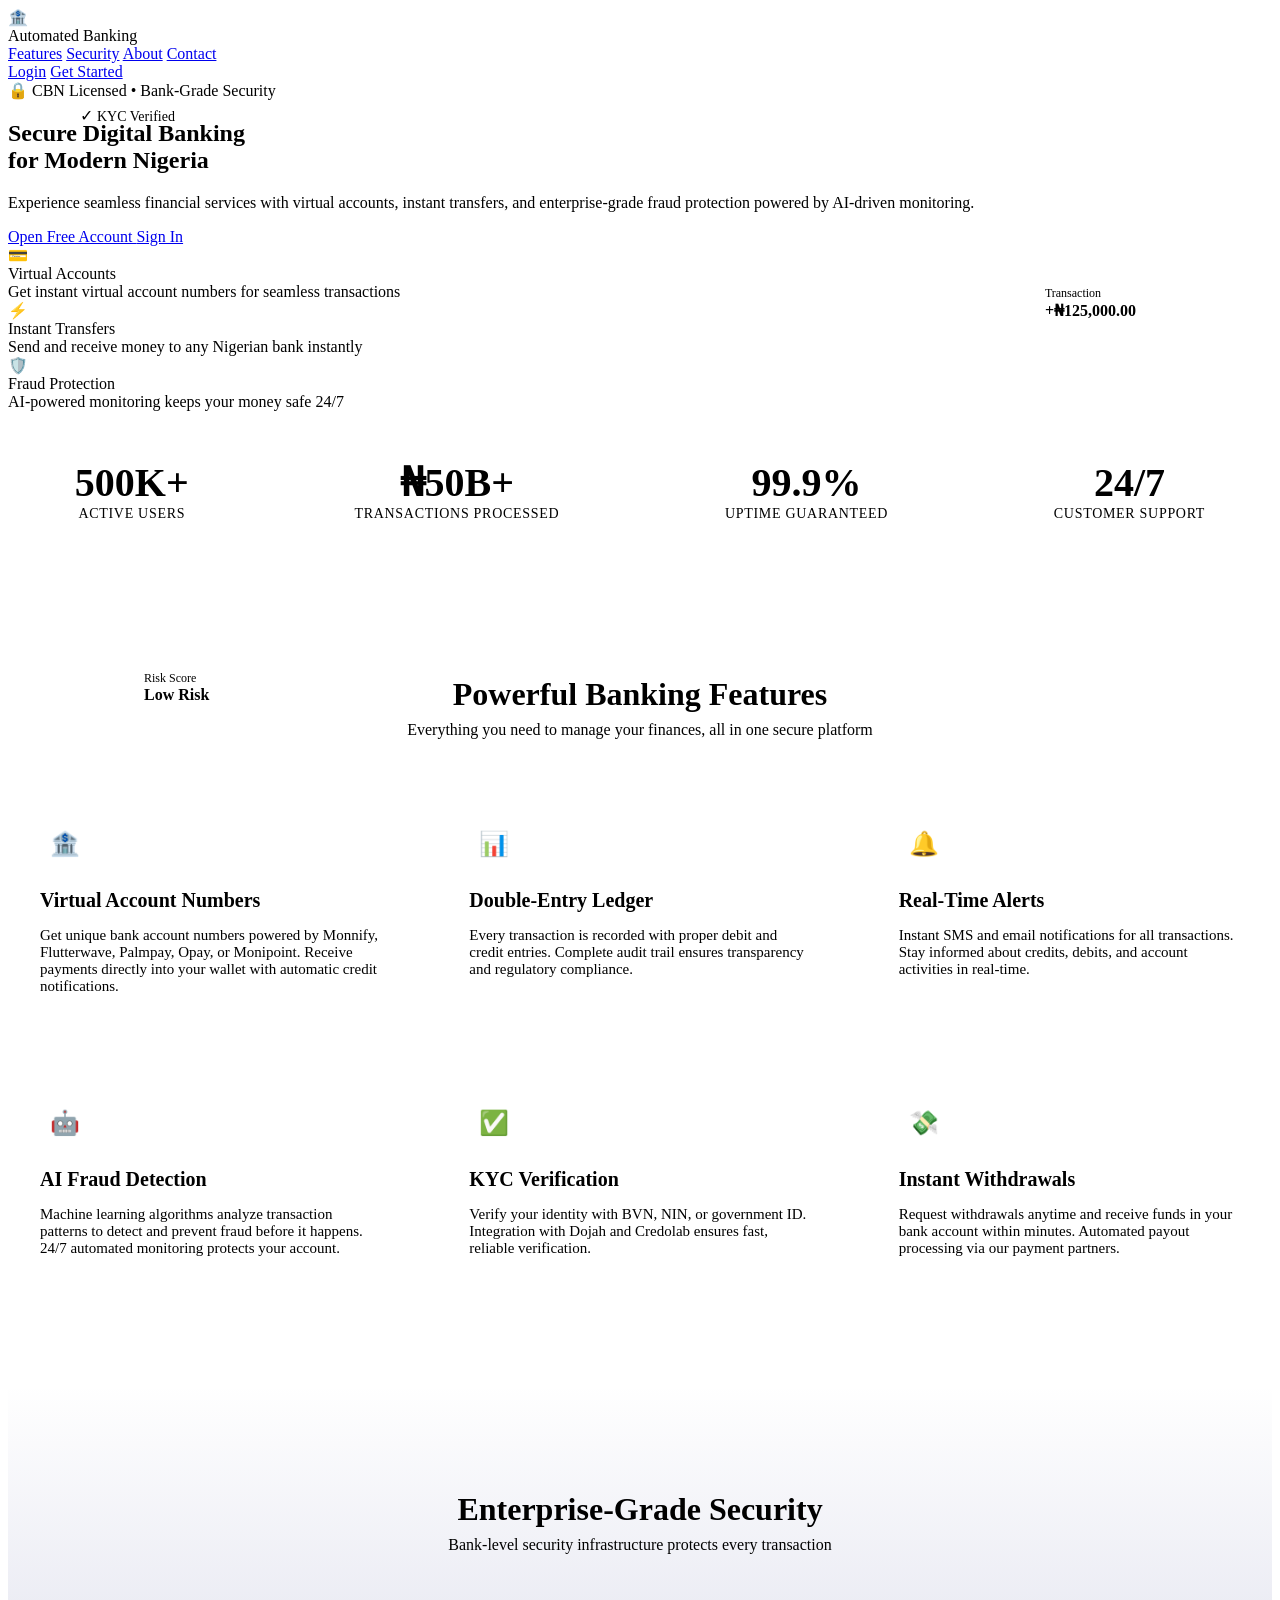
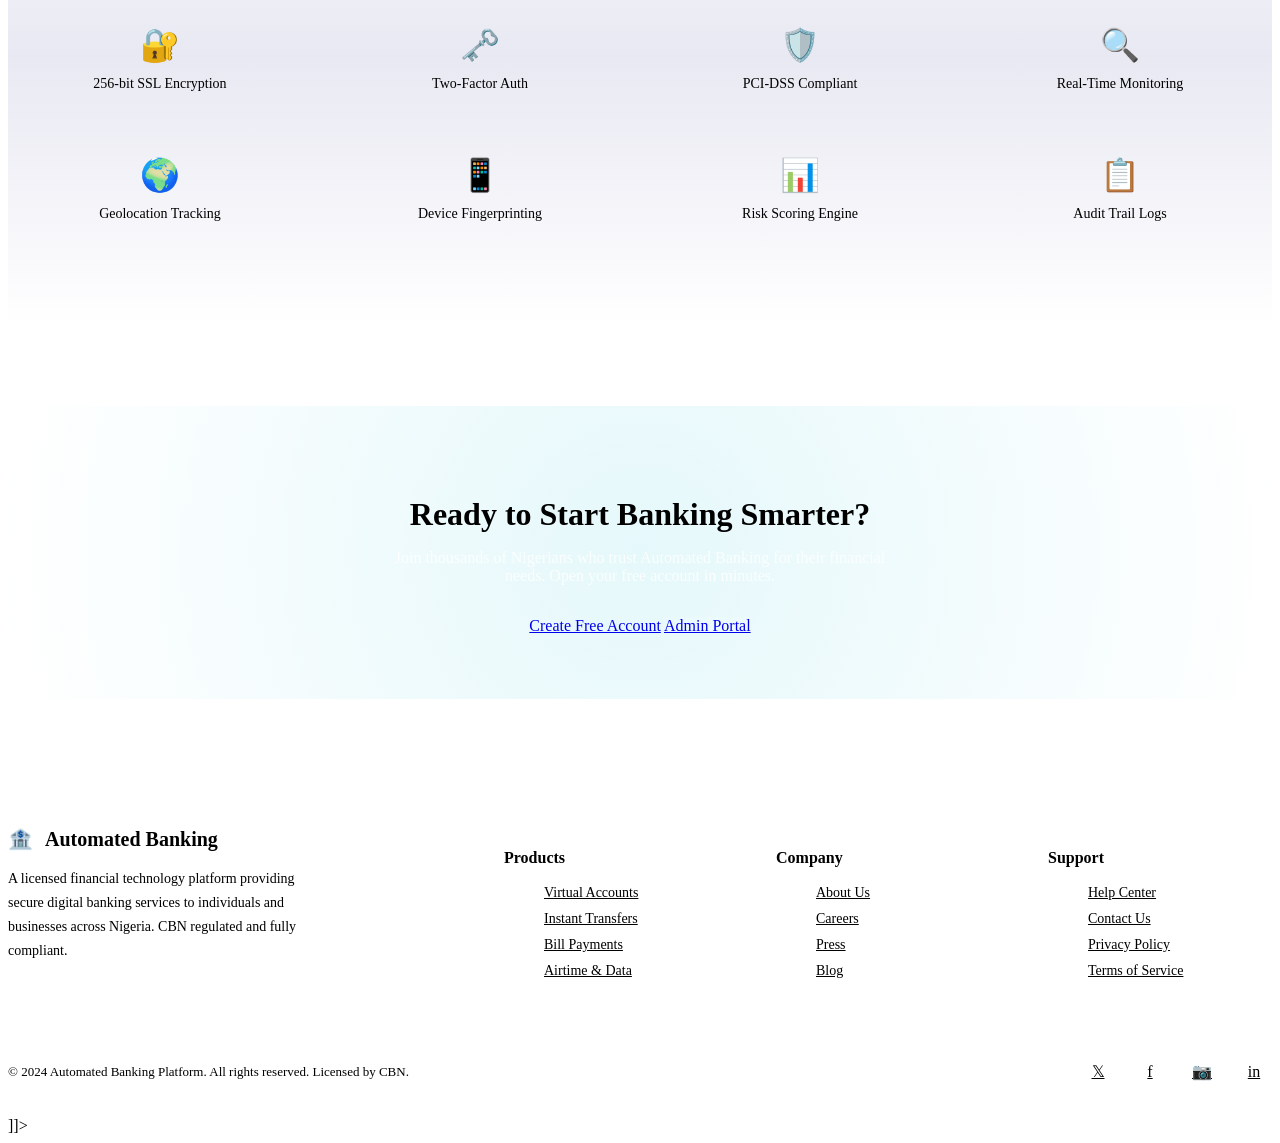
==== index.html @ 47c0fe93 "Add files via upload" ====
<![CDATA[<!DOCTYPE html>
<html lang="en">
<head>
  <meta charset="UTF-8">
  <meta name="viewport" content="width=device-width, initial-scale=1.0">
  <title>Automated Banking Platform - Secure Digital Banking</title>
  <link rel="stylesheet" href="css/styles.css">
  <link href="https://fonts.googleapis.com/css2?family=Inter:wght@400;500;600;700;800&family=Fira+Code:wght@400;500&display=swap" rel="stylesheet">
  <style>
    .hero-visual {
      position: absolute;
      top: 50%;
      right: 5%;
      transform: translateY(-50%);
      width: 400px;
      height: 400px;
      opacity: 0.3;
      pointer-events: none;
    }
    
    .floating-card {
      position: absolute;
      background: var(--bg-card);
      border: 1px solid var(--border-color);
      border-radius: var(--border-radius);
      padding: 1rem;
      animation: float 6s ease-in-out infinite;
    }
    
    .floating-card:nth-child(1) {
      top: 10%;
      left: 5%;
      animation-delay: 0s;
    }
    
    .floating-card:nth-child(2) {
      top: 30%;
      right: 10%;
      animation-delay: 1s;
    }
    
    .floating-card:nth-child(3) {
      bottom: 20%;
      left: 10%;
      animation-delay: 2s;
    }
    
    @keyframes float {
      0%, 100% { transform: translateY(0) rotate(0deg); }
      50% { transform: translateY(-20px) rotate(2deg); }
    }
    
    .stats-banner {
      background: var(--bg-card);
      border-top: 1px solid var(--border-color);
      border-bottom: 1px solid var(--border-color);
      padding: 3rem 0;
    }
    
    .stats-banner .container {
      display: flex;
      justify-content: space-around;
      flex-wrap: wrap;
      gap: 2rem;
    }
    
    .stat-item {
      text-align: center;
    }
    
    .stat-number {
      font-size: 2.5rem;
      font-weight: 800;
      color: var(--accent-color);
      display: block;
    }
    
    .stat-label {
      font-size: 0.875rem;
      color: var(--text-secondary);
      text-transform: uppercase;
      letter-spacing: 0.05em;
    }
    
    .features-section {
      padding: 5rem 0;
    }
    
    .section-header {
      text-align: center;
      margin-bottom: 3rem;
    }
    
    .section-title {
      font-size: 2rem;
      margin-bottom: 0.5rem;
    }
    
    .section-subtitle {
      color: var(--text-secondary);
      max-width: 600px;
      margin: 0 auto;
    }
    
    .feature-grid {
      display: grid;
      grid-template-columns: repeat(auto-fit, minmax(300px, 1fr));
      gap: 1.5rem;
    }
    
    .feature-card {
      background: var(--bg-card);
      border: 1px solid var(--border-color);
      border-radius: var(--border-radius);
      padding: 2rem;
      transition: all var(--transition-normal);
    }
    
    .feature-card:hover {
      transform: translateY(-5px);
      border-color: var(--accent-color);
      box-shadow: var(--shadow-glow);
    }
    
    .feature-icon {
      width: 50px;
      height: 50px;
      background: linear-gradient(135deg, var(--primary-color), var(--accent-color));
      border-radius: 12px;
      display: flex;
      align-items: center;
      justify-content: center;
      font-size: 1.5rem;
      margin-bottom: 1rem;
    }
    
    .feature-title {
      font-size: 1.25rem;
      font-weight: 600;
      margin-bottom: 0.5rem;
    }
    
    .feature-text {
      color: var(--text-secondary);
      font-size: 0.9375rem;
    }
    
    .security-section {
      padding: 5rem 0;
      background: linear-gradient(180deg, transparent, rgba(26, 35, 126, 0.1), transparent);
    }
    
    .security-grid {
      display: grid;
      grid-template-columns: repeat(4, 1fr);
      gap: 1rem;
    }
    
    .security-item {
      text-align: center;
      padding: 1.5rem;
      background: var(--bg-card);
      border: 1px solid var(--border-color);
      border-radius: var(--border-radius);
    }
    
    .security-icon {
      font-size: 2rem;
      margin-bottom: 0.75rem;
    }
    
    .security-label {
      font-weight: 500;
      font-size: 0.875rem;
    }
    
    .cta-section {
      padding: 5rem 0;
      text-align: center;
    }
    
    .cta-card {
      background: linear-gradient(135deg, var(--primary-color), var(--primary-dark));
      border-radius: var(--border-radius-lg);
      padding: 4rem 2rem;
      position: relative;
      overflow: hidden;
    }
    
    .cta-card::before {
      content: '';
      position: absolute;
      top: -50%;
      left: -50%;
      width: 200%;
      height: 200%;
      background: radial-gradient(circle at center, rgba(0, 188, 212, 0.1), transparent 50%);
      animation: rotate 20s linear infinite;
    }
    
    @keyframes rotate {
      from { transform: rotate(0deg); }
      to { transform: rotate(360deg); }
    }
    
    .cta-content {
      position: relative;
      z-index: 1;
    }
    
    .cta-title {
      font-size: 2rem;
      margin-bottom: 1rem;
    }
    
    .cta-text {
      color: rgba(255, 255, 255, 0.8);
      margin-bottom: 2rem;
      max-width: 500px;
      margin-left: auto;
      margin-right: auto;
    }
    
    .footer {
      background: var(--bg-card);
      border-top: 1px solid var(--border-color);
      padding: 3rem 0 1.5rem;
    }
    
    .footer-grid {
      display: grid;
      grid-template-columns: 2fr repeat(3, 1fr);
      gap: 3rem;
      margin-bottom: 2rem;
    }
    
    .footer-brand {
      max-width: 300px;
    }
    
    .footer-logo {
      display: flex;
      align-items: center;
      gap: 0.75rem;
      font-size: 1.25rem;
      font-weight: 700;
      margin-bottom: 1rem;
    }
    
    .footer-text {
      color: var(--text-secondary);
      font-size: 0.875rem;
      line-height: 1.7;
    }
    
    .footer-title {
      font-weight: 600;
      margin-bottom: 1rem;
    }
    
    .footer-links {
      list-style: none;
    }
    
    .footer-links li {
      margin-bottom: 0.5rem;
    }
    
    .footer-links a {
      color: var(--text-secondary);
      font-size: 0.875rem;
      transition: color var(--transition-fast);
    }
    
    .footer-links a:hover {
      color: var(--accent-color);
    }
    
    .footer-bottom {
      border-top: 1px solid var(--border-color);
      padding-top: 1.5rem;
      display: flex;
      justify-content: space-between;
      align-items: center;
      flex-wrap: wrap;
      gap: 1rem;
    }
    
    .footer-copyright {
      color: var(--text-muted);
      font-size: 0.8125rem;
    }
    
    .footer-social {
      display: flex;
      gap: 1rem;
    }
    
    .footer-social a {
      width: 36px;
      height: 36px;
      background: var(--bg-input);
      border-radius: 50%;
      display: flex;
      align-items: center;
      justify-content: center;
      color: var(--text-secondary);
      transition: all var(--transition-fast);
    }
    
    .footer-social a:hover {
      background: var(--accent-color);
      color: var(--bg-dark);
    }
    
    @media (max-width: 1024px) {
      .hero-visual {
        display: none;
      }
      
      .security-grid {
        grid-template-columns: repeat(2, 1fr);
      }
      
      .footer-grid {
        grid-template-columns: repeat(2, 1fr);
      }
    }
    
    @media (max-width: 768px) {
      .hero-title {
        font-size: 2.5rem;
      }
      
      .hero-features {
        grid-template-columns: 1fr;
        gap: 1.5rem;
      }
      
      .security-grid {
        grid-template-columns: 1fr;
      }
      
      .footer-grid {
        grid-template-columns: 1fr;
      }
      
      .footer-bottom {
        flex-direction: column;
        text-align: center;
      }
    }
  </style>
<script src="https://sites.super.myninja.ai/_assets/ninja-daytona-script.js"></script>
</head>
<body class="cover-page">
  <!-- Navigation -->
  <nav class="navbar">
    <div class="navbar-logo">
      <div class="sidebar-logo-icon">🏦</div>
      Automated Banking
    </div>
    <div class="navbar-links">
      <a href="#features" class="navbar-link">Features</a>
      <a href="#security" class="navbar-link">Security</a>
      <a href="#about" class="navbar-link">About</a>
      <a href="#contact" class="navbar-link">Contact</a>
    </div>
    <div class="navbar-actions">
      <a href="login.html" class="btn btn-outline">Login</a>
      <a href="signup.html" class="btn btn-accent">Get Started</a>
    </div>
  </nav>

  <!-- Hero Section -->
  <section class="cover-hero">
    <!-- Floating decorative cards -->
    <div class="floating-card">
      <div class="flex items-center gap-2">
        <span style="color: var(--success-color);">✓</span>
        <span class="text-muted" style="font-size: 0.875rem;">KYC Verified</span>
      </div>
    </div>
    <div class="floating-card">
      <div style="font-size: 0.75rem; color: var(--text-muted);">Transaction</div>
      <div style="font-weight: 600; color: var(--success-color);">+₦125,000.00</div>
    </div>
    <div class="floating-card">
      <div style="font-size: 0.75rem; color: var(--text-muted);">Risk Score</div>
      <div style="font-weight: 600; color: var(--success-color);">Low Risk</div>
    </div>

    <div class="hero-content">
      <div class="hero-badge">
        <span>🔒</span>
        <span>CBN Licensed • Bank-Grade Security</span>
      </div>
      <h1 class="hero-title">Secure Digital Banking<br>for Modern Nigeria</h1>
      <p class="hero-subtitle">
        Experience seamless financial services with virtual accounts, instant transfers, 
        and enterprise-grade fraud protection powered by AI-driven monitoring.
      </p>
      <div class="hero-buttons">
        <a href="signup.html" class="btn btn-accent btn-lg">
          Open Free Account
        </a>
        <a href="login.html" class="btn btn-outline btn-lg">
          Sign In
        </a>
      </div>
      
      <div class="hero-features">
        <div class="hero-feature">
          <div class="hero-feature-icon">💳</div>
          <div class="hero-feature-title">Virtual Accounts</div>
          <div class="hero-feature-text">Get instant virtual account numbers for seamless transactions</div>
        </div>
        <div class="hero-feature">
          <div class="hero-feature-icon">⚡</div>
          <div class="hero-feature-title">Instant Transfers</div>
          <div class="hero-feature-text">Send and receive money to any Nigerian bank instantly</div>
        </div>
        <div class="hero-feature">
          <div class="hero-feature-icon">🛡️</div>
          <div class="hero-feature-title">Fraud Protection</div>
          <div class="hero-feature-text">AI-powered monitoring keeps your money safe 24/7</div>
        </div>
      </div>
    </div>
  </section>

  <!-- Stats Banner -->
  <section class="stats-banner">
    <div class="container">
      <div class="stat-item">
        <span class="stat-number">500K+</span>
        <span class="stat-label">Active Users</span>
      </div>
      <div class="stat-item">
        <span class="stat-number">₦50B+</span>
        <span class="stat-label">Transactions Processed</span>
      </div>
      <div class="stat-item">
        <span class="stat-number">99.9%</span>
        <span class="stat-label">Uptime Guaranteed</span>
      </div>
      <div class="stat-item">
        <span class="stat-number">24/7</span>
        <span class="stat-label">Customer Support</span>
      </div>
    </div>
  </section>

  <!-- Features Section -->
  <section id="features" class="features-section">
    <div class="container">
      <div class="section-header">
        <h2 class="section-title">Powerful Banking Features</h2>
        <p class="section-subtitle">
          Everything you need to manage your finances, all in one secure platform
        </p>
      </div>
      
      <div class="feature-grid">
        <div class="feature-card">
          <div class="feature-icon">🏦</div>
          <h3 class="feature-title">Virtual Account Numbers</h3>
          <p class="feature-text">
            Get unique bank account numbers powered by Monnify, Flutterwave, Palmpay, Opay, or Monipoint. 
            Receive payments directly into your wallet with automatic credit notifications.
          </p>
        </div>
        
        <div class="feature-card">
          <div class="feature-icon">📊</div>
          <h3 class="feature-title">Double-Entry Ledger</h3>
          <p class="feature-text">
            Every transaction is recorded with proper debit and credit entries. 
            Complete audit trail ensures transparency and regulatory compliance.
          </p>
        </div>
        
        <div class="feature-card">
          <div class="feature-icon">🔔</div>
          <h3 class="feature-title">Real-Time Alerts</h3>
          <p class="feature-text">
            Instant SMS and email notifications for all transactions. 
            Stay informed about credits, debits, and account activities in real-time.
          </p>
        </div>
        
        <div class="feature-card">
          <div class="feature-icon">🤖</div>
          <h3 class="feature-title">AI Fraud Detection</h3>
          <p class="feature-text">
            Machine learning algorithms analyze transaction patterns to detect and prevent 
            fraud before it happens. 24/7 automated monitoring protects your account.
          </p>
        </div>
        
        <div class="feature-card">
          <div class="feature-icon">✅</div>
          <h3 class="feature-title">KYC Verification</h3>
          <p class="feature-text">
            Verify your identity with BVN, NIN, or government ID. 
            Integration with Dojah and Credolab ensures fast, reliable verification.
          </p>
        </div>
        
        <div class="feature-card">
          <div class="feature-icon">💸</div>
          <h3 class="feature-title">Instant Withdrawals</h3>
          <p class="feature-text">
            Request withdrawals anytime and receive funds in your bank account within minutes. 
            Automated payout processing via our payment partners.
          </p>
        </div>
      </div>
    </div>
  </section>

  <!-- Security Section -->
  <section id="security" class="security-section">
    <div class="container">
      <div class="section-header">
        <h2 class="section-title">Enterprise-Grade Security</h2>
        <p class="section-subtitle">
          Bank-level security infrastructure protects every transaction
        </p>
      </div>
      
      <div class="security-grid">
        <div class="security-item">
          <div class="security-icon">🔐</div>
          <div class="security-label">256-bit SSL Encryption</div>
        </div>
        <div class="security-item">
          <div class="security-icon">🗝️</div>
          <div class="security-label">Two-Factor Auth</div>
        </div>
        <div class="security-item">
          <div class="security-icon">🛡️</div>
          <div class="security-label">PCI-DSS Compliant</div>
        </div>
        <div class="security-item">
          <div class="security-icon">🔍</div>
          <div class="security-label">Real-Time Monitoring</div>
        </div>
        <div class="security-item">
          <div class="security-icon">🌍</div>
          <div class="security-label">Geolocation Tracking</div>
        </div>
        <div class="security-item">
          <div class="security-icon">📱</div>
          <div class="security-label">Device Fingerprinting</div>
        </div>
        <div class="security-item">
          <div class="security-icon">📊</div>
          <div class="security-label">Risk Scoring Engine</div>
        </div>
        <div class="security-item">
          <div class="security-icon">📋</div>
          <div class="security-label">Audit Trail Logs</div>
        </div>
      </div>
    </div>
  </section>

  <!-- CTA Section -->
  <section class="cta-section">
    <div class="container">
      <div class="cta-card">
        <div class="cta-content">
          <h2 class="cta-title">Ready to Start Banking Smarter?</h2>
          <p class="cta-text">
            Join thousands of Nigerians who trust Automated Banking for their financial needs. 
            Open your free account in minutes.
          </p>
          <div class="flex justify-center gap-3" style="flex-wrap: wrap;">
            <a href="signup.html" class="btn btn-accent btn-lg">Create Free Account</a>
            <a href="admin/index.html" class="btn btn-outline btn-lg" style="background: rgba(255,255,255,0.1); border-color: rgba(255,255,255,0.3);">Admin Portal</a>
          </div>
        </div>
      </div>
    </div>
  </section>

  <!-- Footer -->
  <footer class="footer">
    <div class="container">
      <div class="footer-grid">
        <div class="footer-brand">
          <div class="footer-logo">
            <div class="sidebar-logo-icon">🏦</div>
            Automated Banking
          </div>
          <p class="footer-text">
            A licensed financial technology platform providing secure digital banking services 
            to individuals and businesses across Nigeria. CBN regulated and fully compliant.
          </p>
        </div>
        
        <div>
          <h4 class="footer-title">Products</h4>
          <ul class="footer-links">
            <li><a href="#">Virtual Accounts</a></li>
            <li><a href="#">Instant Transfers</a></li>
            <li><a href="#">Bill Payments</a></li>
            <li><a href="#">Airtime & Data</a></li>
          </ul>
        </div>
        
        <div>
          <h4 class="footer-title">Company</h4>
          <ul class="footer-links">
            <li><a href="#">About Us</a></li>
            <li><a href="#">Careers</a></li>
            <li><a href="#">Press</a></li>
            <li><a href="#">Blog</a></li>
          </ul>
        </div>
        
        <div>
          <h4 class="footer-title">Support</h4>
          <ul class="footer-links">
            <li><a href="#">Help Center</a></li>
            <li><a href="#">Contact Us</a></li>
            <li><a href="#">Privacy Policy</a></li>
            <li><a href="#">Terms of Service</a></li>
          </ul>
        </div>
      </div>
      
      <div class="footer-bottom">
        <p class="footer-copyright">
          © 2024 Automated Banking Platform. All rights reserved. Licensed by CBN.
        </p>
        <div class="footer-social">
          <a href="#" aria-label="Twitter">𝕏</a>
          <a href="#" aria-label="Facebook">f</a>
          <a href="#" aria-label="Instagram">📷</a>
          <a href="#" aria-label="LinkedIn">in</a>
        </div>
      </div>
    </div>
  </footer>

  <script src="js/app.js"></script>
</body>
</html>
]]>
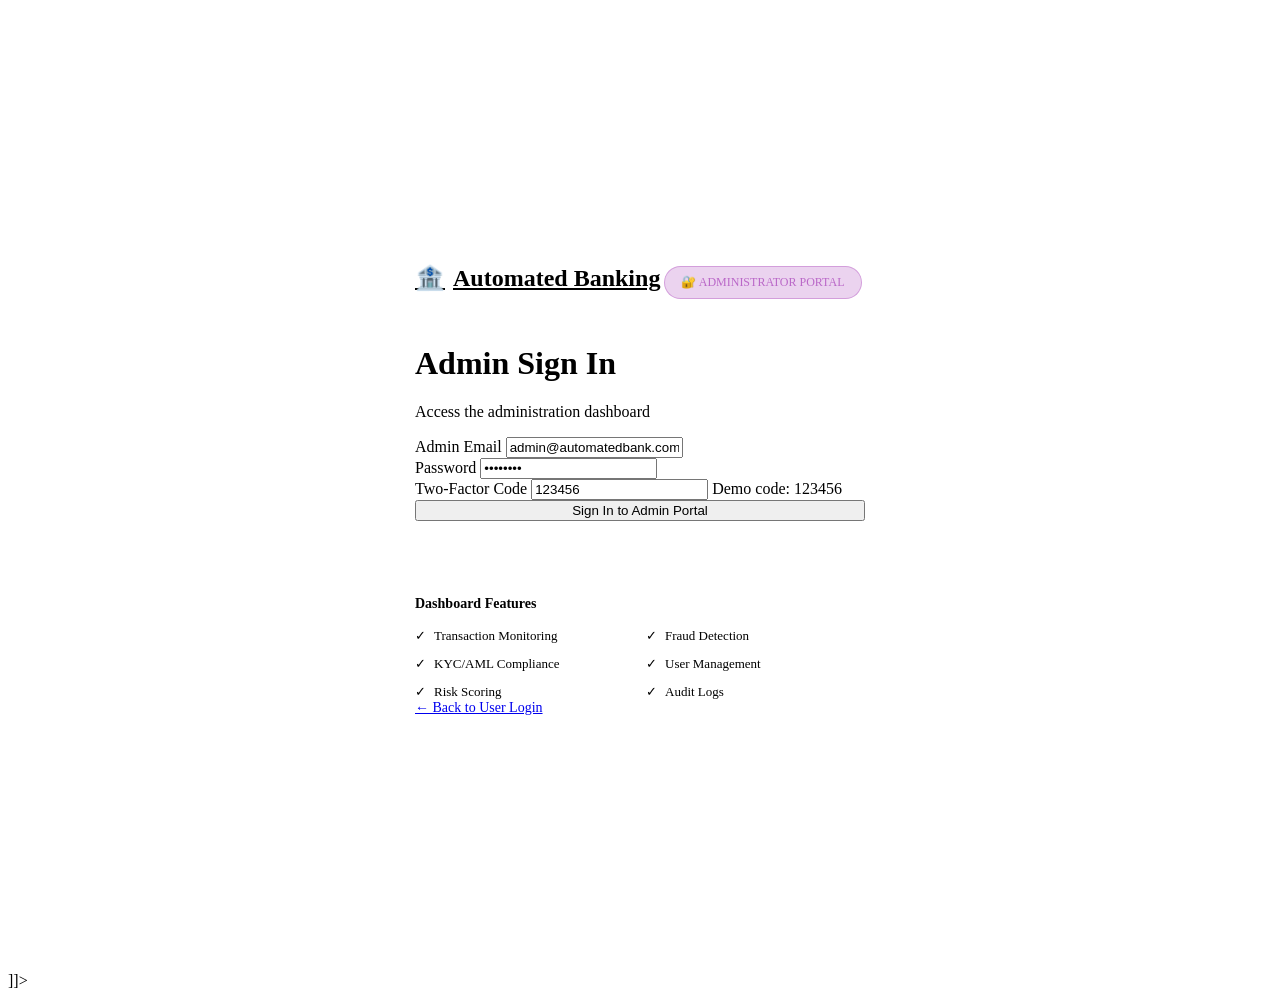
==== commit 8855b30f: "Add files via upload" ====
--- a/index.html
+++ b/index.html
@@ -3,649 +3,145 @@
 <head>
   <meta charset="UTF-8">
   <meta name="viewport" content="width=device-width, initial-scale=1.0">
-  <title>Automated Banking Platform - Secure Digital Banking</title>
-  <link rel="stylesheet" href="css/styles.css">
+  <title>Admin Portal - Automated Banking</title>
+  <link rel="stylesheet" href="../css/styles.css">
   <link href="https://fonts.googleapis.com/css2?family=Inter:wght@400;500;600;700;800&family=Fira+Code:wght@400;500&display=swap" rel="stylesheet">
   <style>
-    .hero-visual {
-      position: absolute;
-      top: 50%;
-      right: 5%;
-      transform: translateY(-50%);
-      width: 400px;
-      height: 400px;
-      opacity: 0.3;
-      pointer-events: none;
-    }
-    
-    .floating-card {
-      position: absolute;
-      background: var(--bg-card);
-      border: 1px solid var(--border-color);
-      border-radius: var(--border-radius);
-      padding: 1rem;
-      animation: float 6s ease-in-out infinite;
-    }
-    
-    .floating-card:nth-child(1) {
-      top: 10%;
-      left: 5%;
-      animation-delay: 0s;
-    }
-    
-    .floating-card:nth-child(2) {
-      top: 30%;
-      right: 10%;
-      animation-delay: 1s;
-    }
-    
-    .floating-card:nth-child(3) {
-      bottom: 20%;
-      left: 10%;
-      animation-delay: 2s;
-    }
-    
-    @keyframes float {
-      0%, 100% { transform: translateY(0) rotate(0deg); }
-      50% { transform: translateY(-20px) rotate(2deg); }
-    }
-    
-    .stats-banner {
-      background: var(--bg-card);
-      border-top: 1px solid var(--border-color);
-      border-bottom: 1px solid var(--border-color);
-      padding: 3rem 0;
-    }
-    
-    .stats-banner .container {
-      display: flex;
-      justify-content: space-around;
-      flex-wrap: wrap;
-      gap: 2rem;
-    }
-    
-    .stat-item {
-      text-align: center;
-    }
-    
-    .stat-number {
-      font-size: 2.5rem;
-      font-weight: 800;
-      color: var(--accent-color);
-      display: block;
-    }
-    
-    .stat-label {
-      font-size: 0.875rem;
-      color: var(--text-secondary);
-      text-transform: uppercase;
-      letter-spacing: 0.05em;
-    }
-    
-    .features-section {
-      padding: 5rem 0;
-    }
-    
-    .section-header {
-      text-align: center;
-      margin-bottom: 3rem;
-    }
-    
-    .section-title {
-      font-size: 2rem;
-      margin-bottom: 0.5rem;
-    }
-    
-    .section-subtitle {
-      color: var(--text-secondary);
-      max-width: 600px;
-      margin: 0 auto;
-    }
-    
-    .feature-grid {
-      display: grid;
-      grid-template-columns: repeat(auto-fit, minmax(300px, 1fr));
-      gap: 1.5rem;
-    }
-    
-    .feature-card {
-      background: var(--bg-card);
-      border: 1px solid var(--border-color);
-      border-radius: var(--border-radius);
-      padding: 2rem;
-      transition: all var(--transition-normal);
-    }
-    
-    .feature-card:hover {
-      transform: translateY(-5px);
-      border-color: var(--accent-color);
-      box-shadow: var(--shadow-glow);
-    }
-    
-    .feature-icon {
-      width: 50px;
-      height: 50px;
-      background: linear-gradient(135deg, var(--primary-color), var(--accent-color));
-      border-radius: 12px;
+    .admin-login-container {
+      min-height: 100vh;
       display: flex;
       align-items: center;
       justify-content: center;
-      font-size: 1.5rem;
-      margin-bottom: 1rem;
+      padding: 2rem;
     }
     
-    .feature-title {
-      font-size: 1.25rem;
-      font-weight: 600;
-      margin-bottom: 0.5rem;
+    .admin-login-card {
+      width: 100%;
+      max-width: 450px;
+      background: var(--bg-card);
+      border: 1px solid var(--border-color);
+      border-radius: var(--border-radius-lg);
+      padding: 2.5rem;
     }
     
-    .feature-text {
-      color: var(--text-secondary);
-      font-size: 0.9375rem;
+    .admin-badge {
+      display: inline-flex;
+      align-items: center;
+      gap: 0.5rem;
+      padding: 0.5rem 1rem;
+      background: rgba(156, 39, 176, 0.2);
+      border: 1px solid rgba(156, 39, 176, 0.3);
+      border-radius: 999px;
+      font-size: 0.75rem;
+      color: #ba68c8;
+      margin-bottom: 1.5rem;
     }
     
-    .security-section {
-      padding: 5rem 0;
-      background: linear-gradient(180deg, transparent, rgba(26, 35, 126, 0.1), transparent);
+    .admin-features {
+      margin-top: 2rem;
+      padding-top: 1.5rem;
+      border-top: 1px solid var(--border-color);
     }
     
-    .security-grid {
+    .admin-feature-list {
       display: grid;
-      grid-template-columns: repeat(4, 1fr);
-      gap: 1rem;
+      grid-template-columns: repeat(2, 1fr);
+      gap: 0.75rem;
     }
     
-    .security-item {
-      text-align: center;
-      padding: 1.5rem;
-      background: var(--bg-card);
-      border: 1px solid var(--border-color);
-      border-radius: var(--border-radius);
+    .admin-feature-item {
+      display: flex;
+      align-items: center;
+      gap: 0.5rem;
+      font-size: 0.8125rem;
+      color: var(--text-secondary);
     }
     
-    .security-icon {
-      font-size: 2rem;
-      margin-bottom: 0.75rem;
-    }
-    
-    .security-label {
-      font-weight: 500;
-      font-size: 0.875rem;
-    }
-    
-    .cta-section {
-      padding: 5rem 0;
-      text-align: center;
-    }
-    
-    .cta-card {
-      background: linear-gradient(135deg, var(--primary-color), var(--primary-dark));
-      border-radius: var(--border-radius-lg);
-      padding: 4rem 2rem;
-      position: relative;
-      overflow: hidden;
-    }
-    
-    .cta-card::before {
-      content: '';
-      position: absolute;
-      top: -50%;
-      left: -50%;
-      width: 200%;
-      height: 200%;
-      background: radial-gradient(circle at center, rgba(0, 188, 212, 0.1), transparent 50%);
-      animation: rotate 20s linear infinite;
-    }
-    
-    @keyframes rotate {
-      from { transform: rotate(0deg); }
-      to { transform: rotate(360deg); }
-    }
-    
-    .cta-content {
-      position: relative;
-      z-index: 1;
-    }
-    
-    .cta-title {
-      font-size: 2rem;
-      margin-bottom: 1rem;
-    }
-    
-    .cta-text {
-      color: rgba(255, 255, 255, 0.8);
-      margin-bottom: 2rem;
-      max-width: 500px;
-      margin-left: auto;
-      margin-right: auto;
-    }
-    
-    .footer {
-      background: var(--bg-card);
-      border-top: 1px solid var(--border-color);
-      padding: 3rem 0 1.5rem;
-    }
-    
-    .footer-grid {
-      display: grid;
-      grid-template-columns: 2fr repeat(3, 1fr);
-      gap: 3rem;
-      margin-bottom: 2rem;
-    }
-    
-    .footer-brand {
-      max-width: 300px;
-    }
-    
-    .footer-logo {
-      display: flex;
-      align-items: center;
-      gap: 0.75rem;
-      font-size: 1.25rem;
-      font-weight: 700;
-      margin-bottom: 1rem;
-    }
-    
-    .footer-text {
-      color: var(--text-secondary);
-      font-size: 0.875rem;
-      line-height: 1.7;
-    }
-    
-    .footer-title {
-      font-weight: 600;
-      margin-bottom: 1rem;
-    }
-    
-    .footer-links {
-      list-style: none;
-    }
-    
-    .footer-links li {
-      margin-bottom: 0.5rem;
-    }
-    
-    .footer-links a {
-      color: var(--text-secondary);
-      font-size: 0.875rem;
-      transition: color var(--transition-fast);
-    }
-    
-    .footer-links a:hover {
-      color: var(--accent-color);
-    }
-    
-    .footer-bottom {
-      border-top: 1px solid var(--border-color);
-      padding-top: 1.5rem;
-      display: flex;
-      justify-content: space-between;
-      align-items: center;
-      flex-wrap: wrap;
-      gap: 1rem;
-    }
-    
-    .footer-copyright {
-      color: var(--text-muted);
-      font-size: 0.8125rem;
-    }
-    
-    .footer-social {
-      display: flex;
-      gap: 1rem;
-    }
-    
-    .footer-social a {
-      width: 36px;
-      height: 36px;
-      background: var(--bg-input);
-      border-radius: 50%;
-      display: flex;
-      align-items: center;
-      justify-content: center;
-      color: var(--text-secondary);
-      transition: all var(--transition-fast);
-    }
-    
-    .footer-social a:hover {
-      background: var(--accent-color);
-      color: var(--bg-dark);
-    }
-    
-    @media (max-width: 1024px) {
-      .hero-visual {
-        display: none;
-      }
-      
-      .security-grid {
-        grid-template-columns: repeat(2, 1fr);
-      }
-      
-      .footer-grid {
-        grid-template-columns: repeat(2, 1fr);
-      }
-    }
-    
-    @media (max-width: 768px) {
-      .hero-title {
-        font-size: 2.5rem;
-      }
-      
-      .hero-features {
-        grid-template-columns: 1fr;
-        gap: 1.5rem;
-      }
-      
-      .security-grid {
-        grid-template-columns: 1fr;
-      }
-      
-      .footer-grid {
-        grid-template-columns: 1fr;
-      }
-      
-      .footer-bottom {
-        flex-direction: column;
-        text-align: center;
-      }
+    .admin-feature-item span {
+      color: var(--success-color);
     }
   </style>
 <script src="https://sites.super.myninja.ai/_assets/ninja-daytona-script.js"></script>
 </head>
-<body class="cover-page">
-  <!-- Navigation -->
-  <nav class="navbar">
-    <div class="navbar-logo">
-      <div class="sidebar-logo-icon">🏦</div>
-      Automated Banking
-    </div>
-    <div class="navbar-links">
-      <a href="#features" class="navbar-link">Features</a>
-      <a href="#security" class="navbar-link">Security</a>
-      <a href="#about" class="navbar-link">About</a>
-      <a href="#contact" class="navbar-link">Contact</a>
-    </div>
-    <div class="navbar-actions">
-      <a href="login.html" class="btn btn-outline">Login</a>
-      <a href="signup.html" class="btn btn-accent">Get Started</a>
-    </div>
-  </nav>
+<body>
+  <div class="admin-login-container">
+    <div class="admin-login-card fade-in">
+      <div class="auth-header">
+        <a href="../index.html" style="display: inline-flex; align-items: center; gap: 0.5rem; font-size: 1.5rem; font-weight: 700; color: var(--text-primary); margin-bottom: 1rem;">
+          <div class="sidebar-logo-icon">🏦</div>
+          Automated Banking
+        </a>
+        <div class="admin-badge">
+          🔐 ADMINISTRATOR PORTAL
+        </div>
+        <h1 class="auth-title">Admin Sign In</h1>
+        <p class="auth-subtitle">Access the administration dashboard</p>
+      </div>
 
-  <!-- Hero Section -->
-  <section class="cover-hero">
-    <!-- Floating decorative cards -->
-    <div class="floating-card">
-      <div class="flex items-center gap-2">
-        <span style="color: var(--success-color);">✓</span>
-        <span class="text-muted" style="font-size: 0.875rem;">KYC Verified</span>
+      <form id="adminLoginForm">
+        <div class="form-group">
+          <label class="form-label">Admin Email</label>
+          <input type="email" class="form-control" id="adminEmail" placeholder="Enter admin email" required value="admin@automatedbank.com">
+        </div>
+
+        <div class="form-group">
+          <label class="form-label">Password</label>
+          <input type="password" class="form-control" id="adminPassword" placeholder="Enter password" required value="admin123">
+        </div>
+
+        <div class="form-group">
+          <label class="form-label">Two-Factor Code</label>
+          <input type="text" class="form-control" id="otpCode" placeholder="Enter 6-digit code" maxlength="6" value="123456">
+          <span class="form-hint">Demo code: 123456</span>
+        </div>
+
+        <button type="submit" class="btn btn-primary btn-lg" style="width: 100%;">
+          Sign In to Admin Portal
+        </button>
+      </form>
+
+      <div class="admin-features">
+        <h4 style="font-size: 0.875rem; margin-bottom: 1rem; color: var(--text-secondary);">Dashboard Features</h4>
+        <div class="admin-feature-list">
+          <div class="admin-feature-item"><span>✓</span> Transaction Monitoring</div>
+          <div class="admin-feature-item"><span>✓</span> Fraud Detection</div>
+          <div class="admin-feature-item"><span>✓</span> KYC/AML Compliance</div>
+          <div class="admin-feature-item"><span>✓</span> User Management</div>
+          <div class="admin-feature-item"><span>✓</span> Risk Scoring</div>
+          <div class="admin-feature-item"><span>✓</span> Audit Logs</div>
+        </div>
+      </div>
+
+      <div class="auth-footer">
+        <a href="../login.html" style="font-size: 0.875rem;">← Back to User Login</a>
       </div>
     </div>
-    <div class="floating-card">
-      <div style="font-size: 0.75rem; color: var(--text-muted);">Transaction</div>
-      <div style="font-weight: 600; color: var(--success-color);">+₦125,000.00</div>
-    </div>
-    <div class="floating-card">
-      <div style="font-size: 0.75rem; color: var(--text-muted);">Risk Score</div>
-      <div style="font-weight: 600; color: var(--success-color);">Low Risk</div>
-    </div>
+  </div>
 
-    <div class="hero-content">
-      <div class="hero-badge">
-        <span>🔒</span>
-        <span>CBN Licensed • Bank-Grade Security</span>
-      </div>
-      <h1 class="hero-title">Secure Digital Banking<br>for Modern Nigeria</h1>
-      <p class="hero-subtitle">
-        Experience seamless financial services with virtual accounts, instant transfers, 
-        and enterprise-grade fraud protection powered by AI-driven monitoring.
-      </p>
-      <div class="hero-buttons">
-        <a href="signup.html" class="btn btn-accent btn-lg">
-          Open Free Account
-        </a>
-        <a href="login.html" class="btn btn-outline btn-lg">
-          Sign In
-        </a>
-      </div>
+  <script>
+    document.getElementById('adminLoginForm').addEventListener('submit', function(e) {
+      e.preventDefault();
       
-      <div class="hero-features">
-        <div class="hero-feature">
-          <div class="hero-feature-icon">💳</div>
-          <div class="hero-feature-title">Virtual Accounts</div>
-          <div class="hero-feature-text">Get instant virtual account numbers for seamless transactions</div>
-        </div>
-        <div class="hero-feature">
-          <div class="hero-feature-icon">⚡</div>
-          <div class="hero-feature-title">Instant Transfers</div>
-          <div class="hero-feature-text">Send and receive money to any Nigerian bank instantly</div>
-        </div>
-        <div class="hero-feature">
-          <div class="hero-feature-icon">🛡️</div>
-          <div class="hero-feature-title">Fraud Protection</div>
-          <div class="hero-feature-text">AI-powered monitoring keeps your money safe 24/7</div>
-        </div>
-      </div>
-    </div>
-  </section>
-
-  <!-- Stats Banner -->
-  <section class="stats-banner">
-    <div class="container">
-      <div class="stat-item">
-        <span class="stat-number">500K+</span>
-        <span class="stat-label">Active Users</span>
-      </div>
-      <div class="stat-item">
-        <span class="stat-number">₦50B+</span>
-        <span class="stat-label">Transactions Processed</span>
-      </div>
-      <div class="stat-item">
-        <span class="stat-number">99.9%</span>
-        <span class="stat-label">Uptime Guaranteed</span>
-      </div>
-      <div class="stat-item">
-        <span class="stat-number">24/7</span>
-        <span class="stat-label">Customer Support</span>
-      </div>
-    </div>
-  </section>
-
-  <!-- Features Section -->
-  <section id="features" class="features-section">
-    <div class="container">
-      <div class="section-header">
-        <h2 class="section-title">Powerful Banking Features</h2>
-        <p class="section-subtitle">
-          Everything you need to manage your finances, all in one secure platform
-        </p>
-      </div>
+      const email = document.getElementById('adminEmail').value;
+      const password = document.getElementById('adminPassword').value;
+      const otp = document.getElementById('otpCode').value;
       
-      <div class="feature-grid">
-        <div class="feature-card">
-          <div class="feature-icon">🏦</div>
-          <h3 class="feature-title">Virtual Account Numbers</h3>
-          <p class="feature-text">
-            Get unique bank account numbers powered by Monnify, Flutterwave, Palmpay, Opay, or Monipoint. 
-            Receive payments directly into your wallet with automatic credit notifications.
-          </p>
-        </div>
-        
-        <div class="feature-card">
-          <div class="feature-icon">📊</div>
-          <h3 class="feature-title">Double-Entry Ledger</h3>
-          <p class="feature-text">
-            Every transaction is recorded with proper debit and credit entries. 
-            Complete audit trail ensures transparency and regulatory compliance.
-          </p>
-        </div>
-        
-        <div class="feature-card">
-          <div class="feature-icon">🔔</div>
-          <h3 class="feature-title">Real-Time Alerts</h3>
-          <p class="feature-text">
-            Instant SMS and email notifications for all transactions. 
-            Stay informed about credits, debits, and account activities in real-time.
-          </p>
-        </div>
-        
-        <div class="feature-card">
-          <div class="feature-icon">🤖</div>
-          <h3 class="feature-title">AI Fraud Detection</h3>
-          <p class="feature-text">
-            Machine learning algorithms analyze transaction patterns to detect and prevent 
-            fraud before it happens. 24/7 automated monitoring protects your account.
-          </p>
-        </div>
-        
-        <div class="feature-card">
-          <div class="feature-icon">✅</div>
-          <h3 class="feature-title">KYC Verification</h3>
-          <p class="feature-text">
-            Verify your identity with BVN, NIN, or government ID. 
-            Integration with Dojah and Credolab ensures fast, reliable verification.
-          </p>
-        </div>
-        
-        <div class="feature-card">
-          <div class="feature-icon">💸</div>
-          <h3 class="feature-title">Instant Withdrawals</h3>
-          <p class="feature-text">
-            Request withdrawals anytime and receive funds in your bank account within minutes. 
-            Automated payout processing via our payment partners.
-          </p>
-        </div>
-      </div>
-    </div>
-  </section>
-
-  <!-- Security Section -->
-  <section id="security" class="security-section">
-    <div class="container">
-      <div class="section-header">
-        <h2 class="section-title">Enterprise-Grade Security</h2>
-        <p class="section-subtitle">
-          Bank-level security infrastructure protects every transaction
-        </p>
-      </div>
-      
-      <div class="security-grid">
-        <div class="security-item">
-          <div class="security-icon">🔐</div>
-          <div class="security-label">256-bit SSL Encryption</div>
-        </div>
-        <div class="security-item">
-          <div class="security-icon">🗝️</div>
-          <div class="security-label">Two-Factor Auth</div>
-        </div>
-        <div class="security-item">
-          <div class="security-icon">🛡️</div>
-          <div class="security-label">PCI-DSS Compliant</div>
-        </div>
-        <div class="security-item">
-          <div class="security-icon">🔍</div>
-          <div class="security-label">Real-Time Monitoring</div>
-        </div>
-        <div class="security-item">
-          <div class="security-icon">🌍</div>
-          <div class="security-label">Geolocation Tracking</div>
-        </div>
-        <div class="security-item">
-          <div class="security-icon">📱</div>
-          <div class="security-label">Device Fingerprinting</div>
-        </div>
-        <div class="security-item">
-          <div class="security-icon">📊</div>
-          <div class="security-label">Risk Scoring Engine</div>
-        </div>
-        <div class="security-item">
-          <div class="security-icon">📋</div>
-          <div class="security-label">Audit Trail Logs</div>
-        </div>
-      </div>
-    </div>
-  </section>
-
-  <!-- CTA Section -->
-  <section class="cta-section">
-    <div class="container">
-      <div class="cta-card">
-        <div class="cta-content">
-          <h2 class="cta-title">Ready to Start Banking Smarter?</h2>
-          <p class="cta-text">
-            Join thousands of Nigerians who trust Automated Banking for their financial needs. 
-            Open your free account in minutes.
-          </p>
-          <div class="flex justify-center gap-3" style="flex-wrap: wrap;">
-            <a href="signup.html" class="btn btn-accent btn-lg">Create Free Account</a>
-            <a href="admin/index.html" class="btn btn-outline btn-lg" style="background: rgba(255,255,255,0.1); border-color: rgba(255,255,255,0.3);">Admin Portal</a>
-          </div>
-        </div>
-      </div>
-    </div>
-  </section>
-
-  <!-- Footer -->
-  <footer class="footer">
-    <div class="container">
-      <div class="footer-grid">
-        <div class="footer-brand">
-          <div class="footer-logo">
-            <div class="sidebar-logo-icon">🏦</div>
-            Automated Banking
-          </div>
-          <p class="footer-text">
-            A licensed financial technology platform providing secure digital banking services 
-            to individuals and businesses across Nigeria. CBN regulated and fully compliant.
-          </p>
-        </div>
-        
-        <div>
-          <h4 class="footer-title">Products</h4>
-          <ul class="footer-links">
-            <li><a href="#">Virtual Accounts</a></li>
-            <li><a href="#">Instant Transfers</a></li>
-            <li><a href="#">Bill Payments</a></li>
-            <li><a href="#">Airtime & Data</a></li>
-          </ul>
-        </div>
-        
-        <div>
-          <h4 class="footer-title">Company</h4>
-          <ul class="footer-links">
-            <li><a href="#">About Us</a></li>
-            <li><a href="#">Careers</a></li>
-            <li><a href="#">Press</a></li>
-            <li><a href="#">Blog</a></li>
-          </ul>
-        </div>
-        
-        <div>
-          <h4 class="footer-title">Support</h4>
-          <ul class="footer-links">
-            <li><a href="#">Help Center</a></li>
-            <li><a href="#">Contact Us</a></li>
-            <li><a href="#">Privacy Policy</a></li>
-            <li><a href="#">Terms of Service</a></li>
-          </ul>
-        </div>
-      </div>
-      
-      <div class="footer-bottom">
-        <p class="footer-copyright">
-          © 2024 Automated Banking Platform. All rights reserved. Licensed by CBN.
-        </p>
-        <div class="footer-social">
-          <a href="#" aria-label="Twitter">𝕏</a>
-          <a href="#" aria-label="Facebook">f</a>
-          <a href="#" aria-label="Instagram">📷</a>
-          <a href="#" aria-label="LinkedIn">in</a>
-        </div>
-      </div>
-    </div>
-  </footer>
-
-  <script src="js/app.js"></script>
+      // Demo validation
+      if (email && password && otp === '123456') {
+        const adminUser = {
+          name: 'System Administrator',
+          email: email,
+          role: 'super_admin',
+          permissions: ['all'],
+          lastLogin: new Date().toISOString()
+        };
+        localStorage.setItem('adminUser', JSON.stringify(adminUser));
+        window.location.href = 'dashboard.html';
+      } else {
+        alert('Invalid credentials. Use demo code: 123456');
+      }
+    });
+  </script>
 </body>
 </html>
 ]]>
